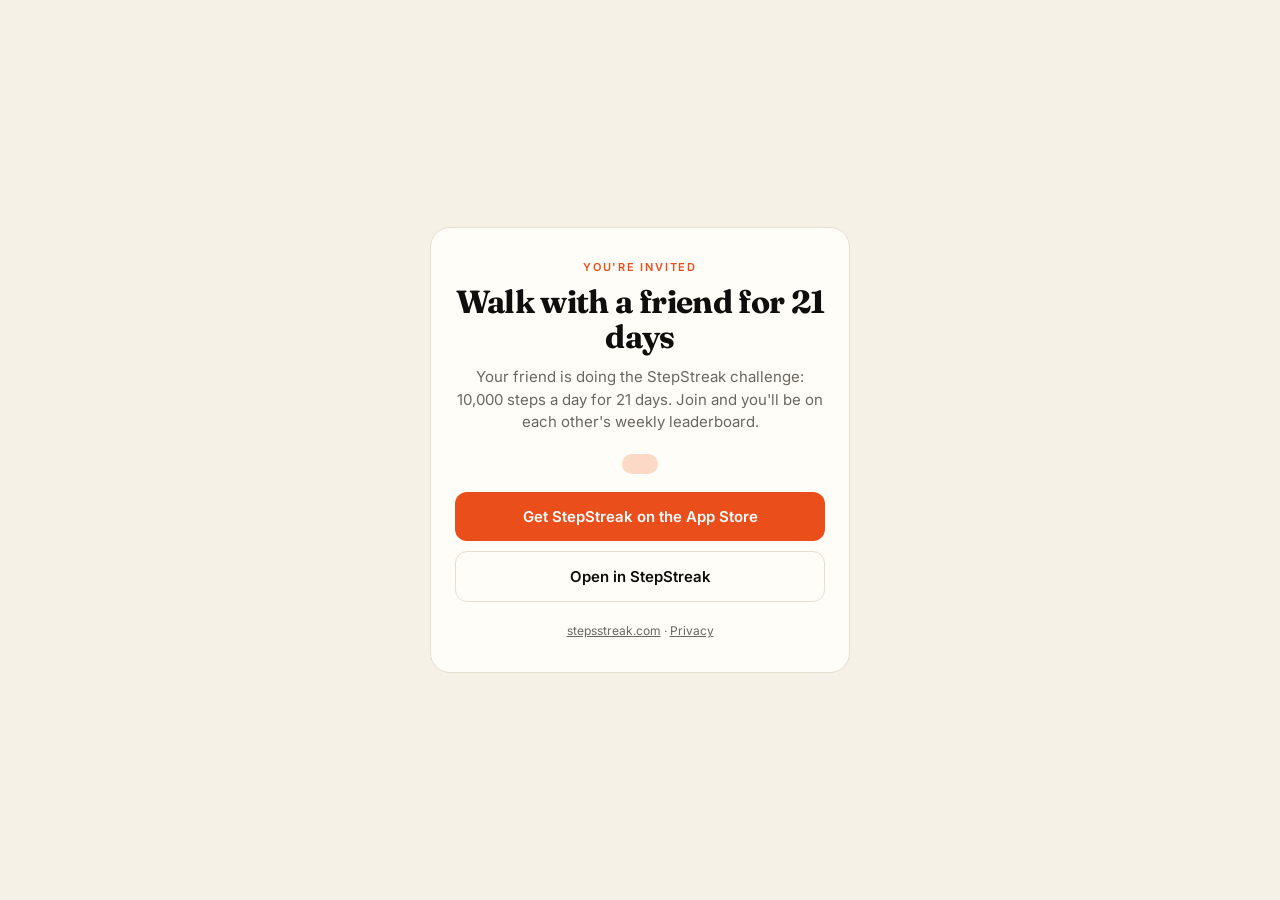
==== i/index.html @ fafa0986 "StepStreak site: landing, privacy, terms, support, AASA, invite fallback" ====
<!DOCTYPE html>
<html lang="en">
<head>
<meta charset="utf-8"/>
<meta name="viewport" content="width=device-width,initial-scale=1"/>
<title>You're invited to StepStreak</title>
<meta name="description" content="A friend invited you to walk 10,000 steps a day for 21 days on StepStreak."/>
<meta property="og:title" content="Walk with me on StepStreak"/>
<meta property="og:description" content="10,000 steps a day for 21 days. Join my leaderboard."/>
<meta property="og:type" content="website"/>
<meta name="apple-itunes-app" content="app-id=6762073260"/>
<link rel="preconnect" href="https://fonts.googleapis.com"/>
<link rel="preconnect" href="https://fonts.gstatic.com" crossorigin/>
<link href="https://fonts.googleapis.com/css2?family=Inter:wght@400;500;600;700&family=Fraunces:opsz,wght@9..144,400..800&display=swap" rel="stylesheet"/>
<style>
  /* Fallback page for https://stepsstreak.com/i/<code> when the app isn't
     installed (or universal links are bypassed). Hosting must rewrite
     /i/* → /i/index.html (status 200). */
  *, *::before, *::after { box-sizing: border-box; margin: 0; padding: 0; }
  :root {
    --bg: #F6F1E7; --card: #FFFDF8; --ink: #0F0E0C; --ink-muted: #6B6660;
    --line: #E7DFD0; --orange: #E94E1B; --orange-tint: #FBD9C6;
    --font-display: 'Fraunces', Georgia, serif; --font-ui: 'Inter', system-ui, sans-serif;
  }
  body { background: var(--bg); color: var(--ink); font-family: var(--font-ui);
         min-height: 100vh; display: flex; align-items: center; justify-content: center; padding: 24px 16px; }
  .card { background: var(--card); border: 1px solid var(--line); border-radius: 20px;
          max-width: 420px; width: 100%; padding: 32px 24px; text-align: center; }
  .eyebrow { font-size: 11px; font-weight: 600; letter-spacing: .16em; text-transform: uppercase; color: var(--orange); }
  h1 { font-family: var(--font-display); font-size: 32px; line-height: 1.1; margin: 10px 0 12px; letter-spacing: -.02em; }
  p { color: var(--ink-muted); font-size: 15px; line-height: 1.5; }
  .code { display: inline-block; margin: 20px 0 4px; padding: 10px 18px; border-radius: 12px;
          background: var(--orange-tint); color: var(--orange); font-weight: 700; font-size: 22px; letter-spacing: .12em; }
  .hint { font-size: 12px; margin-bottom: 20px; }
  .btn { display: block; width: 100%; padding: 15px; border-radius: 12px; font-weight: 600; font-size: 15px;
         text-decoration: none; margin-top: 10px; }
  .btn-primary { background: var(--orange); color: #fff; }
  .btn-ghost { border: 1.5px solid var(--line); color: var(--ink); }
  .foot { margin-top: 20px; font-size: 12px; }
  .foot a { color: var(--ink-muted); }
</style>
</head>
<body>
  <main class="card">
    <div class="eyebrow">You're invited</div>
    <h1>Walk with a friend for 21 days</h1>
    <p>Your friend is doing the StepStreak challenge: 10,000 steps a day for 21 days. Join and you'll be on each other's weekly leaderboard.</p>

    <div class="code" id="code" hidden></div>
    <p class="hint" id="hint" hidden>Already installed? Tap "Open in StepStreak". New to the app? Install it, then tap this link again, or enter the code in the Friends tab.</p>

    <a class="btn btn-primary" href="https://apps.apple.com/app/id6762073260">Get StepStreak on the App Store</a>
    <a class="btn btn-ghost" id="open" href="stepstreak://i/">Open in StepStreak</a>

    <p class="foot"><a href="/">stepsstreak.com</a> · <a href="/privacy">Privacy</a></p>
  </main>
<script>
  (function () {
    var m = location.pathname.match(/\/i\/([A-Za-z0-9]{4,16})\/?$/);
    if (!m) return;
    var code = m[1].toUpperCase();
    var el = document.getElementById('code');
    el.textContent = code; el.hidden = false;
    document.getElementById('hint').hidden = false;
    document.getElementById('open').href = 'stepstreak://i/' + code;
  })();
</script>
</body>
</html>
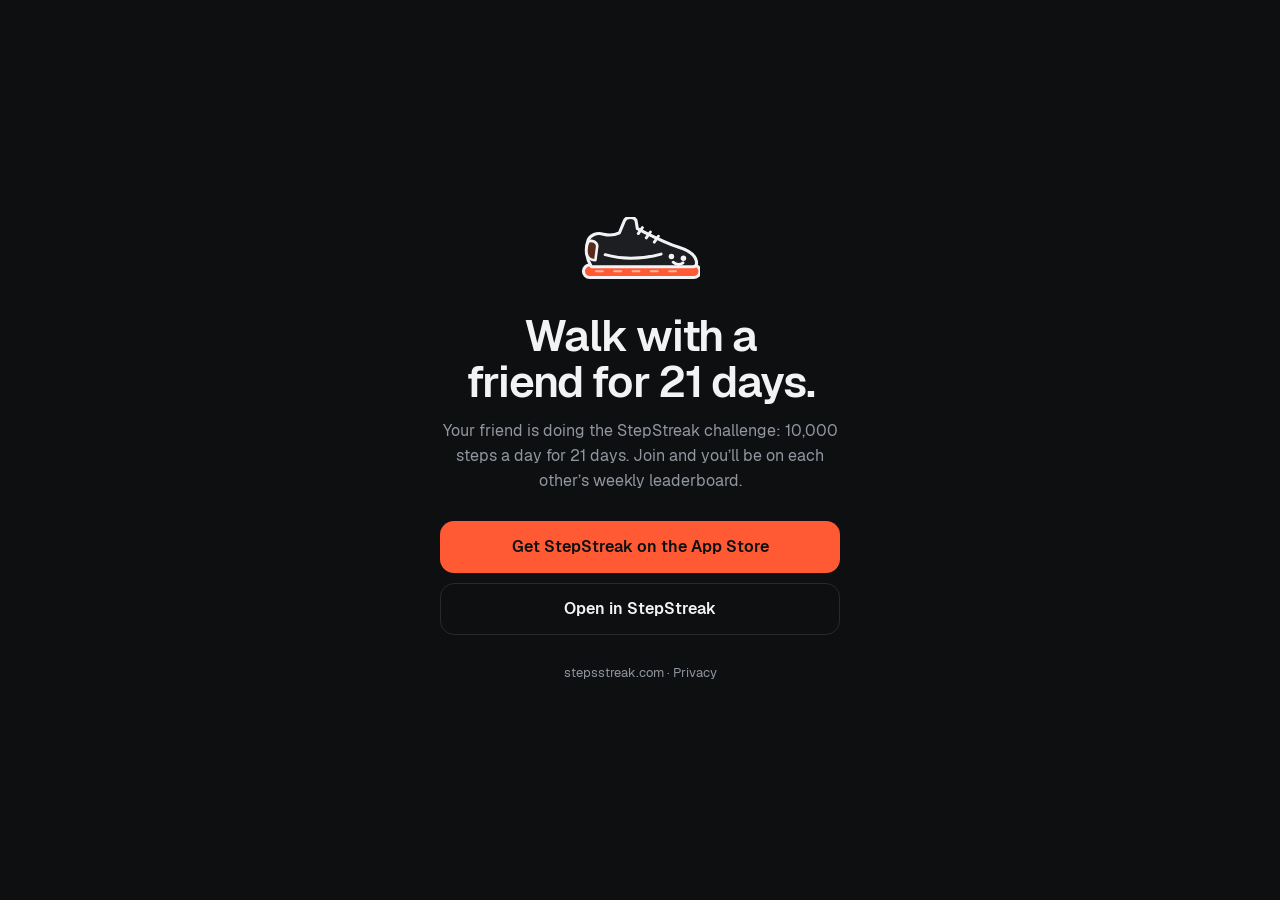
==== commit 9fec6211: "Redesign site in the Ember look to match the app Dark Ember tokens, self-hosted Geist/Geist Mono, sn" ====
--- a/i/index.html
+++ b/i/index.html
@@ -1,58 +1,70 @@
 <!DOCTYPE html>
 <html lang="en">
 <head>
-<meta charset="utf-8"/>
-<meta name="viewport" content="width=device-width,initial-scale=1"/>
+<meta charset="utf-8">
+<meta name="viewport" content="width=device-width,initial-scale=1">
 <title>You're invited to StepStreak</title>
-<meta name="description" content="A friend invited you to walk 10,000 steps a day for 21 days on StepStreak."/>
-<meta property="og:title" content="Walk with me on StepStreak"/>
-<meta property="og:description" content="10,000 steps a day for 21 days. Join my leaderboard."/>
-<meta property="og:type" content="website"/>
-<meta name="apple-itunes-app" content="app-id=6762073260"/>
-<link rel="preconnect" href="https://fonts.googleapis.com"/>
-<link rel="preconnect" href="https://fonts.gstatic.com" crossorigin/>
-<link href="https://fonts.googleapis.com/css2?family=Inter:wght@400;500;600;700&family=Fraunces:opsz,wght@9..144,400..800&display=swap" rel="stylesheet"/>
+<meta name="description" content="A friend invited you to walk 10,000 steps a day for 21 days on StepStreak.">
+<meta name="theme-color" content="#0E0F11">
+<meta property="og:title" content="Walk with me on StepStreak">
+<meta property="og:description" content="10,000 steps a day for 21 days. Join my leaderboard.">
+<meta property="og:type" content="website">
+<meta property="og:image" content="https://stepsstreak.com/assets/og.jpg">
+<meta property="og:image:width" content="1200">
+<meta property="og:image:height" content="630">
+<meta name="twitter:card" content="summary_large_image">
+<meta name="apple-itunes-app" content="app-id=6762073260">
+<link rel="icon" href="/assets/favicon-64.png" type="image/png">
+<link rel="apple-touch-icon" href="/assets/icon-180.png">
+<link rel="stylesheet" href="/assets/site.css">
 <style>
   /* Fallback page for https://stepsstreak.com/i/<code> when the app isn't
-     installed (or universal links are bypassed). Hosting must rewrite
-     /i/* → /i/index.html (status 200). */
-  *, *::before, *::after { box-sizing: border-box; margin: 0; padding: 0; }
-  :root {
-    --bg: #F6F1E7; --card: #FFFDF8; --ink: #0F0E0C; --ink-muted: #6B6660;
-    --line: #E7DFD0; --orange: #E94E1B; --orange-tint: #FBD9C6;
-    --font-display: 'Fraunces', Georgia, serif; --font-ui: 'Inter', system-ui, sans-serif;
-  }
-  body { background: var(--bg); color: var(--ink); font-family: var(--font-ui);
-         min-height: 100vh; display: flex; align-items: center; justify-content: center; padding: 24px 16px; }
-  .card { background: var(--card); border: 1px solid var(--line); border-radius: 20px;
-          max-width: 420px; width: 100%; padding: 32px 24px; text-align: center; }
-  .eyebrow { font-size: 11px; font-weight: 600; letter-spacing: .16em; text-transform: uppercase; color: var(--orange); }
-  h1 { font-family: var(--font-display); font-size: 32px; line-height: 1.1; margin: 10px 0 12px; letter-spacing: -.02em; }
-  p { color: var(--ink-muted); font-size: 15px; line-height: 1.5; }
-  .code { display: inline-block; margin: 20px 0 4px; padding: 10px 18px; border-radius: 12px;
-          background: var(--orange-tint); color: var(--orange); font-weight: 700; font-size: 22px; letter-spacing: .12em; }
-  .hint { font-size: 12px; margin-bottom: 20px; }
-  .btn { display: block; width: 100%; padding: 15px; border-radius: 12px; font-weight: 600; font-size: 15px;
-         text-decoration: none; margin-top: 10px; }
-  .btn-primary { background: var(--orange); color: #fff; }
-  .btn-ghost { border: 1.5px solid var(--line); color: var(--ink); }
-  .foot { margin-top: 20px; font-size: 12px; }
-  .foot a { color: var(--ink-muted); }
+     installed (or universal links are bypassed). GitHub Pages serves 404.html
+     (a copy of this page) for /i/<code>; i/index.html covers /i/. */
+  body{align-items:center;justify-content:center;padding:32px 20px}
+  .invite{width:100%;max-width:400px;text-align:center}
+  .invite svg{width:120px;margin:0 auto 32px}
+  .invite h1{font-size:clamp(34px,9vw,44px);margin-bottom:14px}
+  .invite p{color:var(--muted);font-size:16px;line-height:1.55}
+  .code{display:inline-block;margin:28px 0 8px;padding:12px 20px;border-radius:14px;background:var(--surface);border:1px solid var(--line);
+         font-family:var(--mono);font-weight:500;font-size:24px;letter-spacing:.14em;color:var(--accent)}
+  .code[hidden],.hint[hidden]{display:none}
+  .hint{font-size:14px!important;margin-bottom:8px}
+  .actions{margin-top:28px;display:grid;gap:10px}
+  .btn{width:100%;margin:0}
+  .btn-ghost{background:transparent;color:var(--ink);border:1px solid var(--line)}
+  .small{margin-top:28px;font-size:13px!important}
+  .small a{color:var(--muted);text-decoration:none}
 </style>
 </head>
 <body>
-  <main class="card">
-    <div class="eyebrow">You're invited</div>
-    <h1>Walk with a friend for 21 days</h1>
-    <p>Your friend is doing the StepStreak challenge: 10,000 steps a day for 21 days. Join and you'll be on each other's weekly leaderboard.</p>
+<svg width="0" height="0" style="position:absolute" aria-hidden="true">
+  <symbol id="sneaker" viewBox="10 14 105 56">
+    <g stroke="#F2F3F5" stroke-linecap="round" stroke-linejoin="round">
+      <rect x="13" y="56" width="102" height="11" rx="5.5" fill="#FF5A33" stroke-width="2.7"/>
+      <path d="M20 57.5C15.5 50 14.5 41.5 17 34.5c2-5 7.5-7 13.5-5.5 4.5 1.2 9.5 1 14-1.2L49 17c1.6-3.4 8.4-3.6 10 0l1.2 7.2C72 30 84 36.5 96.5 40.5c9.5 3 15.5 7.8 15.5 14 0 2-1.3 3-3.3 3z" fill="#1C1E22" stroke-width="2.7"/>
+      <path d="M17.3 35.5c3.4-1.6 7.3.2 7.8 3.7l-1.6 12.6c-3.5.2-6.7-1.8-7.6-5.3-.6-3.7-.2-7.5 1.4-11z" fill="#5A2A1C" stroke-width="2.3"/>
+      <path d="M61 28.5l3.6-5.2M68 32.3l3.6-5.2M75 36l3.6-5.2M32 47c15 4.3 31 4.3 49-.6M91.5 53.5c2.6 2.3 6 2.6 8.6.6" fill="none" stroke-width="2.5"/>
+      <circle cx="90" cy="48.5" r="2.4" fill="#F2F3F5" stroke="none"/>
+      <circle cx="100.5" cy="50" r="2.4" fill="#F2F3F5" stroke="none"/>
+      <path d="M24 61.5h6M40 61.5h6M56 61.5h6M72 61.5h6M88 61.5h6" fill="none" stroke-width="1.8" stroke-opacity=".6"/>
+    </g>
+  </symbol>
+</svg>
+  <main class="invite">
+    <svg viewBox="0 0 105 56" aria-hidden="true"><use href="#sneaker"/></svg>
+    <h1>Walk with a friend for 21 days.</h1>
+    <p>Your friend is doing the StepStreak challenge: 10,000 steps a day for 21 days. Join and you’ll be on each other’s weekly leaderboard.</p>
 
     <div class="code" id="code" hidden></div>
-    <p class="hint" id="hint" hidden>Already installed? Tap "Open in StepStreak". New to the app? Install it, then tap this link again, or enter the code in the Friends tab.</p>
+    <p class="hint" id="hint" hidden>Already installed? Tap “Open in StepStreak”. New to the app? Install it, then tap this link again, or enter the code in the Friends tab.</p>
 
-    <a class="btn btn-primary" href="https://apps.apple.com/app/id6762073260">Get StepStreak on the App Store</a>
-    <a class="btn btn-ghost" id="open" href="stepstreak://i/">Open in StepStreak</a>
+    <div class="actions">
+      <a class="btn" href="https://apps.apple.com/app/id6762073260">Get StepStreak on the App Store</a>
+      <a class="btn btn-ghost" id="open" href="stepstreak://i/">Open in StepStreak</a>
+    </div>
 
-    <p class="foot"><a href="/">stepsstreak.com</a> · <a href="/privacy">Privacy</a></p>
+    <p class="small"><a href="/">stepsstreak.com</a> · <a href="/privacy">Privacy</a></p>
   </main>
 <script>
   (function () {
--- a/assets/site.css
+++ b/assets/site.css
@@ -0,0 +1,89 @@
+/* StepStreak — "Ember" (dark only). Mirrors ios/StepStreak/Shared/Theme/Theme.swift. */
+@font-face{font-family:Geist;src:url(/assets/fonts/Geist-Regular.woff2) format("woff2");font-weight:400;font-display:swap}
+@font-face{font-family:Geist;src:url(/assets/fonts/Geist-SemiBold.woff2) format("woff2");font-weight:600;font-display:swap}
+@font-face{font-family:"Geist Mono";src:url(/assets/fonts/GeistMono-Medium.woff2) format("woff2");font-weight:500;font-display:swap}
+:root{--bg:#0E0F11;--surface:#17191C;--surface2:#22252A;--ink:#F2F3F5;--muted:#9097A0;--line:#26292E;--accent:#FF5A33;--success:#3DD68C;
+--sans:Geist,-apple-system,BlinkMacSystemFont,"Segoe UI",Roboto,sans-serif;--mono:"Geist Mono",ui-monospace,SFMono-Regular,Menlo,monospace;color-scheme:dark}
+*,*::before,*::after{box-sizing:border-box;margin:0;padding:0}
+html{background:var(--bg);color:var(--ink);font-family:var(--sans);font-size:16px;line-height:1.55;-webkit-font-smoothing:antialiased;-webkit-text-size-adjust:100%}
+body{min-height:100vh;display:flex;flex-direction:column}
+img,svg{display:block;max-width:100%}
+a{color:inherit}
+:focus-visible{outline:2px solid var(--accent);outline-offset:3px;border-radius:6px}
+.wrap{width:100%;max-width:1080px;margin:0 auto;padding:0 24px}
+.skip{position:absolute;left:-9999px}.skip:focus{left:16px;top:12px;background:var(--surface);padding:8px 12px;z-index:9}
+
+/* Header */
+.top{display:flex;align-items:center;justify-content:space-between;height:72px}
+.brand{display:inline-flex;align-items:center;gap:10px;text-decoration:none;font-weight:600;letter-spacing:-.02em;font-size:17px}
+.brand svg{width:40px;height:auto}
+
+/* Type */
+h1,h2,h3{font-weight:600;letter-spacing:-.03em;line-height:1.05;text-wrap:balance}
+.accent{color:var(--accent)}
+.lead{text-wrap:pretty;color:var(--muted);font-size:clamp(17px,2.2vw,20px);line-height:1.5}
+.mono{font-family:var(--mono);font-weight:500;letter-spacing:.02em}
+
+/* Hero */
+.hero{text-align:center;padding-top:40px}
+.hero h1{font-size:clamp(40px,9vw,92px)}
+.hero .lead{margin:20px auto 32px;max-width:24ch;text-wrap:balance}
+.hero .phone{margin-top:56px;margin-bottom:88px}
+.badge{display:inline-block;border-radius:10px}
+.badge img{height:52px;width:auto}
+.phone{position:relative;width:min(300px,78vw);margin:0 auto;border-radius:48px;padding:10px;background:#050506;
+  border:1px solid #2E3137;box-shadow:0 0 0 1px #000,0 40px 120px -20px rgba(255,90,51,.22),0 30px 60px -30px #000}
+.phone img{width:100%;height:auto;border-radius:38px;aspect-ratio:640/1391}
+
+/* Sections */
+.feature{display:grid;gap:40px;align-items:center;padding-top:64px;padding-bottom:64px;border-top:1px solid var(--line)}
+.feature h2{font-size:clamp(32px,5vw,52px)}
+.feature .lead{margin-top:16px;max-width:34ch}
+.shot{border-radius:24px;overflow:hidden}
+.shot img{width:100%;height:auto}
+.stack{display:grid;gap:16px}
+.n{font-family:var(--mono);font-weight:500;font-size:13px;color:var(--muted);letter-spacing:.08em;margin-bottom:16px}
+
+/* Final CTA */
+.cta{text-align:center;padding-top:88px;padding-bottom:96px;border-top:1px solid var(--line)}
+.cta svg{width:112px;margin:0 auto 28px}
+.cta h2{font-size:clamp(32px,5vw,48px);margin-bottom:28px}
+
+/* Footer */
+.foot{margin-top:auto;border-top:1px solid var(--line);padding:28px 0 36px;font-size:14px;color:var(--muted)}
+.foot .wrap{display:flex;flex-wrap:wrap;gap:8px 20px;align-items:center;justify-content:space-between}
+.foot nav{display:flex;gap:20px}
+.foot a{text-decoration:none;color:var(--muted)}
+.foot a:hover{color:var(--ink)}
+
+/* Legal / support pages */
+.doc{max-width:680px;margin:0 auto;padding:48px 24px 96px}
+.doc h1{font-size:clamp(36px,6vw,52px);margin-bottom:12px}
+.doc .meta,.doc .subtitle{color:var(--muted);font-size:14px;margin-bottom:40px}
+.doc .subtitle{font-size:17px}
+.doc h2{font-size:21px;letter-spacing:-.02em;line-height:1.25;margin:44px 0 12px}
+.doc p,.doc li{color:#C4C8CE;font-size:16px;line-height:1.7}
+.doc p{margin-bottom:14px}
+.doc ul{padding-left:20px;margin-bottom:14px}
+.doc li{margin-bottom:8px}
+.doc strong{color:var(--ink);font-weight:600}
+.doc a{color:var(--ink);text-decoration-color:var(--accent);text-underline-offset:3px}
+.highlight-box,.contact-card{background:var(--surface);border:1px solid var(--line);border-radius:20px;padding:22px 24px;margin:8px 0 32px}
+.highlight-box p{margin:0;font-size:15px}
+.faq{border-top:1px solid var(--line)}
+.faq-item{border-bottom:1px solid var(--line);padding:22px 0}
+.faq-q{font-weight:600;letter-spacing:-.01em;font-size:17px;margin-bottom:8px}
+.faq-a{color:#C4C8CE;line-height:1.7}
+.contact-card{margin-top:48px}
+.contact-card h2{margin-top:0}
+.btn-primary,.btn{display:inline-flex;align-items:center;justify-content:center;min-height:52px;padding:0 24px;border-radius:14px;font-weight:600;font-size:16px;text-decoration:none;background:var(--accent);color:#0E0F11;margin-top:4px}
+.doc .btn-primary{color:#0E0F11}
+
+@media (min-width:860px){
+  .hero{padding-top:72px}
+  .phone{width:340px}
+  .feature{grid-template-columns:1fr 1fr;gap:72px;padding-top:112px;padding-bottom:112px}
+  .feature.flip .copy{order:2}
+}
+@media (prefers-reduced-motion:no-preference){html{scroll-behavior:smooth}}
+.nowrap{white-space:nowrap}
